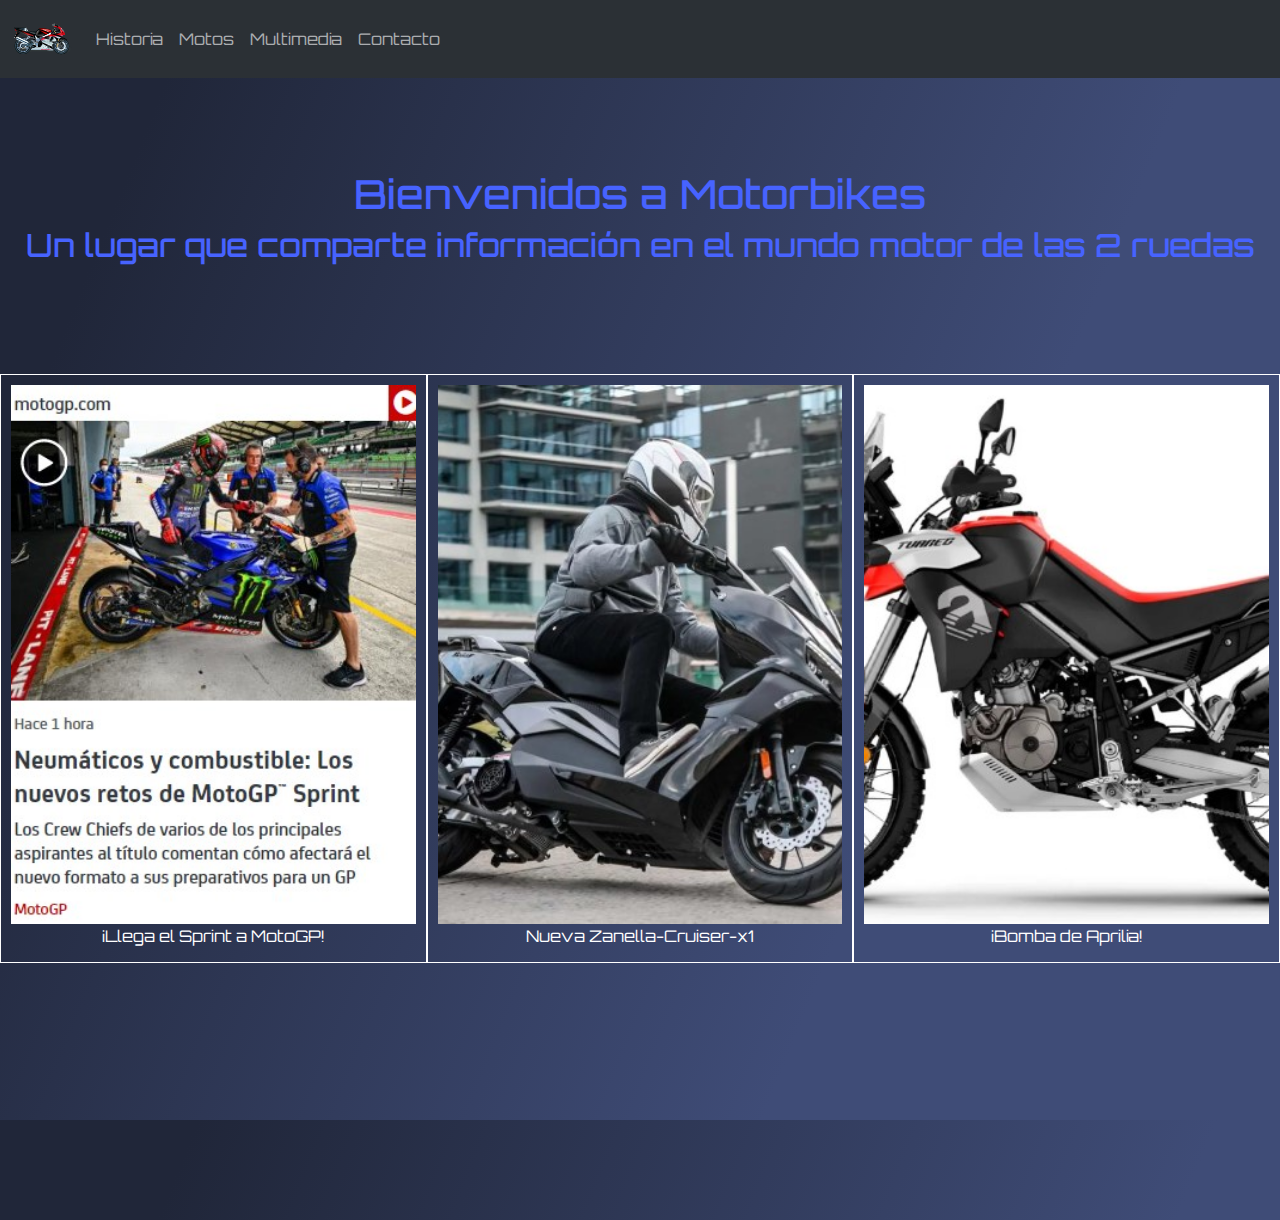
==== index.html @ fb2b50a3 "Includes, mixin, variables, &, gradientes, animaciones SEO" ====
<!--Declaro doc html5-->
<!DOCTYPE html>
<html lang="en">
<!--meta links favicon css titulo del sitio-->

<head>
    <meta charset="UTF-8">
    <meta http-equiv="X-UA-Compatible" content="IE=edge">
    <meta name="viewport" content="width=device-width, initial-scale=1.0">
    <meta name="description" content="Informacion y mas sobre motos">
    <meta name="keywords" content="motos, salidas ruteras">
    <link rel="shortcut icon" href="./images/motoFavi.jpg" type="image/x-icon">
    <link href="https://unpkg.com/aos@2.3.1/dist/aos.css" rel="stylesheet">
    <link rel="stylesheet" href="./css/bootstrap.min.css">
    <link rel="stylesheet" href="./css/styles.css">
    <title>¡Motorbikes!</title>
</head>
<!--cuerpo principal aca va todo-->

<body class="cuerpo">
    <nav class="navbar fixed-top navbar-expand-lg bg-body-tertiary bg-dark" data-bs-theme="dark">
        <div class="container-fluid">
            <a class="navbar-brand" href="#"><img src="./images/motorcycle-svgrepo-com.svg" alt="logo" width="60"
                    height="60"></a>
            <button class="navbar-toggler" type="button" data-bs-toggle="collapse" data-bs-target="#navbarNavAltMarkup"
                aria-controls="navbarNavAltMarkup" aria-expanded="false" aria-label="Toggle navigation">
                <span class="navbar-toggler-icon"></span>
            </button>
            <div class="collapse navbar-collapse" id="navbarNavAltMarkup">
                <div class="navbar-nav">
                    <a class="nav-link" aria-current="page" href="./pages/historia.html">Historia</a>
                    <a class="nav-link" href="./pages/motos.html">Motos</a>
                    <a class="nav-link" href="./pages/multimedia.html">Multimedia</a>
                    <a class="nav-link" href="./pages/contacto.html">Contacto</a>
                </div>
            </div>
        </div>
    </nav>

    <div class="contenedorH1">
        <h1 class="tituloH1" id="h1Index">Bienvenidos a Motorbikes</h1>
        <h2 id="h2Index">Un lugar que comparte información en el mundo motor de las 2 ruedas</h2>
    </div>

    <!--Seccion noticias-->
    <section class="noticias">
        <section class="seccion1">
            <a href="https://www.motogp.com/es/videos/2023/02/17/neumaticos-y-combustible-los-nuevos-retos-de-motogp-sprint/448133"
                target="_blank"><img src="./images/motogp.jpg" class="noticias_img" alt="Noticia motogp"></a>
            <p class="pHover">¡Llega el Sprint a MotoGP!</p>
        </section>

        <section class="seccion2">
            <a href="https://lamoto.com.ar/pruebas/zanella-cruiser-x1/" target="_blank"><img src="./images/cruiser.jpg"
                    class="noticias_img" alt="Zanella Cruiser"></a>
            <p class="pHover">Nueva Zanella-Cruiser-x1</p>
        </section>

        <section class="seccion3">
            <img src="./images/aprilia.jpg" class="noticias_img" alt="Moto Aprilia">
            <p class="pHover">¡Bomba de Aprilia!</p>
        </section>
    </section>

    <!--Footer-->

    <footer class="footer">
        <div data-aos="fade-up">
            <div class="direccion">
                <h4>Informacion de contacto</h4>
                <p>Direccion: Avenida 13 Nª 8903 La Plata</p>
                <p>eMail: motorbikes@motorbikes.com.ar</p>
            </div>
        </div>

        <div data-aos="flip-left">
            <div class="redes">
                <h4>Seguinos</h4>
                <img width="50" src="./images/twitter.svg" alt="Logo de Twitter">
                <img width="50" src="./images/facebook.svg" alt="Logo de Facebook">
                <img width="50" src="./images/instagram.svg" alt="Logo de Instagram">
            </div>
        </div>
        <div data-aos="fade-up">
            <div class="suscripcion">
                <h4>Suscribite</h4>
                <p>Ingresa tu email:</p>
                <input type="text">
                <button type="submit">Enviar</button>
            </div>
        </div>

    </footer>

    <!--Script de bootstrap, va siempre arriba de </body>-->
    <script src="./scripts/bootstrap.bundle.min.js"></script>
    <script src="https://unpkg.com/aos@2.3.1/dist/aos.js"></script>
    <script>
        AOS.init();
    </script>

</body>


</html>
---- css/styles.css ----
* {
  margin: 0;
  padding: 0;
  box-sizing: border-box;
}

/*Fuentes*/
@font-face {
  font-family: "Orbitron";
  src: url("../fonts/orbitron/Orbitron-VariableFont_wght.ttf");
}
.cuerpo {
  background-image: linear-gradient(112.1deg, rgb(32, 38, 57) 11.4%, rgb(63, 76, 119) 70.2%);
  display: grid;
  grid-template-areas: "nav            nav             nav" "contenedorH1 contenedorH1 contenedorH1" "noticias noticias noticias" "footer     footer         footer";
  grid-template-rows: 60px 0.3fr 2fr 0.5fr;
  grid-template-columns: 1fr 1fr 1fr;
  gap: 10px;
  min-height: 100vh;
  font-family: "Orbitron";
}

/*Barra de navegacion*/
.nav {
  grid-area: nav;
  /*display: flex;*/
  align-items: center;
  font-family: "Orbitron";
  position: fixed;
  top: 0;
  left: 0;
  margin: auto;
  width: 100%;
  background-color: black;
}

.navbar.fixed-top.navbar-expand-lg.bg-body-tertiary.bg-dark {
  padding: 4px 0px;
}

/*Titulo H1*/
.contenedorH1 {
  grid-area: contenedorH1;
  display: flex;
  flex-direction: column;
  justify-content: space-around;
  align-items: center;
  font-family: "Orbitron";
  font-size: 30px;
  color: rgb(71, 99, 255);
  text-align: center;
}
.contenedorH1 h3 {
  font-size: 20px;
  text-align: center;
}

#h1Index {
  margin-top: 100px;
}

#h2Index {
  margin-bottom: 100px;
}

/*Seccion*/
.noticias {
  grid-area: noticias;
  display: grid;
  grid-template-columns: repeat(3, 1fr);
  grid-template-rows: 1fr;
  grid-template-areas: "img1 img2 img3";
}
.noticias .seccion1, .noticias .seccion2, .noticias .seccion3 {
  border: 1px solid white;
  padding: 10px;
  color: white;
  font-family: "Orbitron";
  text-align: center;
}
.noticias .seccion1 .pHover:hover, .noticias .seccion2 .pHover:hover, .noticias .seccion3 .pHover:hover {
  color: red;
}

.noticias_img {
  width: 100%;
  height: 95%;
  object-fit: cover;
}

.seccion1 {
  grid-area: img1;
}

.seccion2 {
  grid-area: img2;
}

.seccion3 {
  grid-area: img3;
}

/*Pie*/
.footer {
  grid-area: footer;
  display: flex;
  justify-content: space-between;
  color: rgb(71, 99, 255);
  font-family: "Orbitron";
  font-size: 20px;
}

.redes {
  display: flex;
  align-items: flex-start;
  gap: 5px;
}

/*Historia*/
.cuerpoHistoria {
  background-color: black;
  display: grid;
  grid-template-areas: "nav      nav      nav       nav" "contenedorH1 contenedorH1 contenedorH1 contenedorH1" "seccionHistoria seccionHistoria seccionHistoria seccionHistoria " "footer     footer    footer      footer";
  grid-template-rows: 60px 0.3fr 2fr 0.5fr;
  grid-template-columns: 1fr 1fr 1fr 1fr;
  gap: 10px;
  min-height: 100vh;
  font-family: "Orbitron";
}
.cuerpoHistoria #h1Historia {
  margin-top: 100px;
}
.cuerpoHistoria #h2Historia {
  margin-bottom: 100px;
}
.cuerpoHistoria .seccionHistoria {
  grid-area: seccionHistoria;
  font-family: "Orbitron";
  color: white;
}
.cuerpoHistoria .seccionHistoria .col-lg-6.col-md-12 {
  padding: 8px;
}
.cuerpoHistoria .seccionHistoria .col-lg-6.col-md-12 .card-body {
  background-color: #212529;
  color: white;
}
.cuerpoHistoria .seccionHistoria .col-lg-6.col-md-12 .card-body .container.text-center.h3CardHistoria {
  color: aqua;
}

/*Motos*/
.cuerpoMotos {
  padding-top: 80px;
  font-family: "Orbitron";
  background-color: black;
}
.cuerpoMotos #h1Motos {
  margin-top: 100px;
}
.cuerpoMotos #h2Motos {
  margin-bottom: 100px;
}
.cuerpoMotos .col-lg-6.col-md-12 {
  padding: 8px;
}
.cuerpoMotos .card-body {
  background-color: #212529;
  color: white;
}

.card-text {
  color: white;
  text-align: center;
}

/*Multimedia*/
.cuerpoMultimedia {
  font-family: "Orbitron";
  padding-top: 80px;
  background-color: black;
}
.cuerpoMultimedia #h1Multimedia {
  margin: 100px 0 100px 0;
}
.cuerpoMultimedia .container-fluid.sonidos {
  padding: 15px 0px;
}

/*Contacto*/
.cuerpoContacto {
  font-family: "Orbitron";
  background-color: black;
  padding-top: 80px;
}
.cuerpoContacto #h1Contacto {
  margin-top: 100px;
}
.cuerpoContacto #h2Contacto {
  margin-bottom: 100px;
}
.cuerpoContacto #formulario {
  color: white;
}
.cuerpoContacto #formulario #emailHelp {
  color: white;
}
.cuerpoContacto .mapa {
  padding: 15px 0px 15px 0px;
}

/*Mediasqueris*/
@media (max-width: 768px) {
  .noticias {
    grid-template-columns: 1fr;
    grid-template-rows: 1fr 1fr 1fr;
    grid-template-areas: "img1" "img2" "img3";
  }
  .footer {
    flex-direction: column;
    justify-content: space-evenly;
  }
}

/*# sourceMappingURL=styles.css.map */
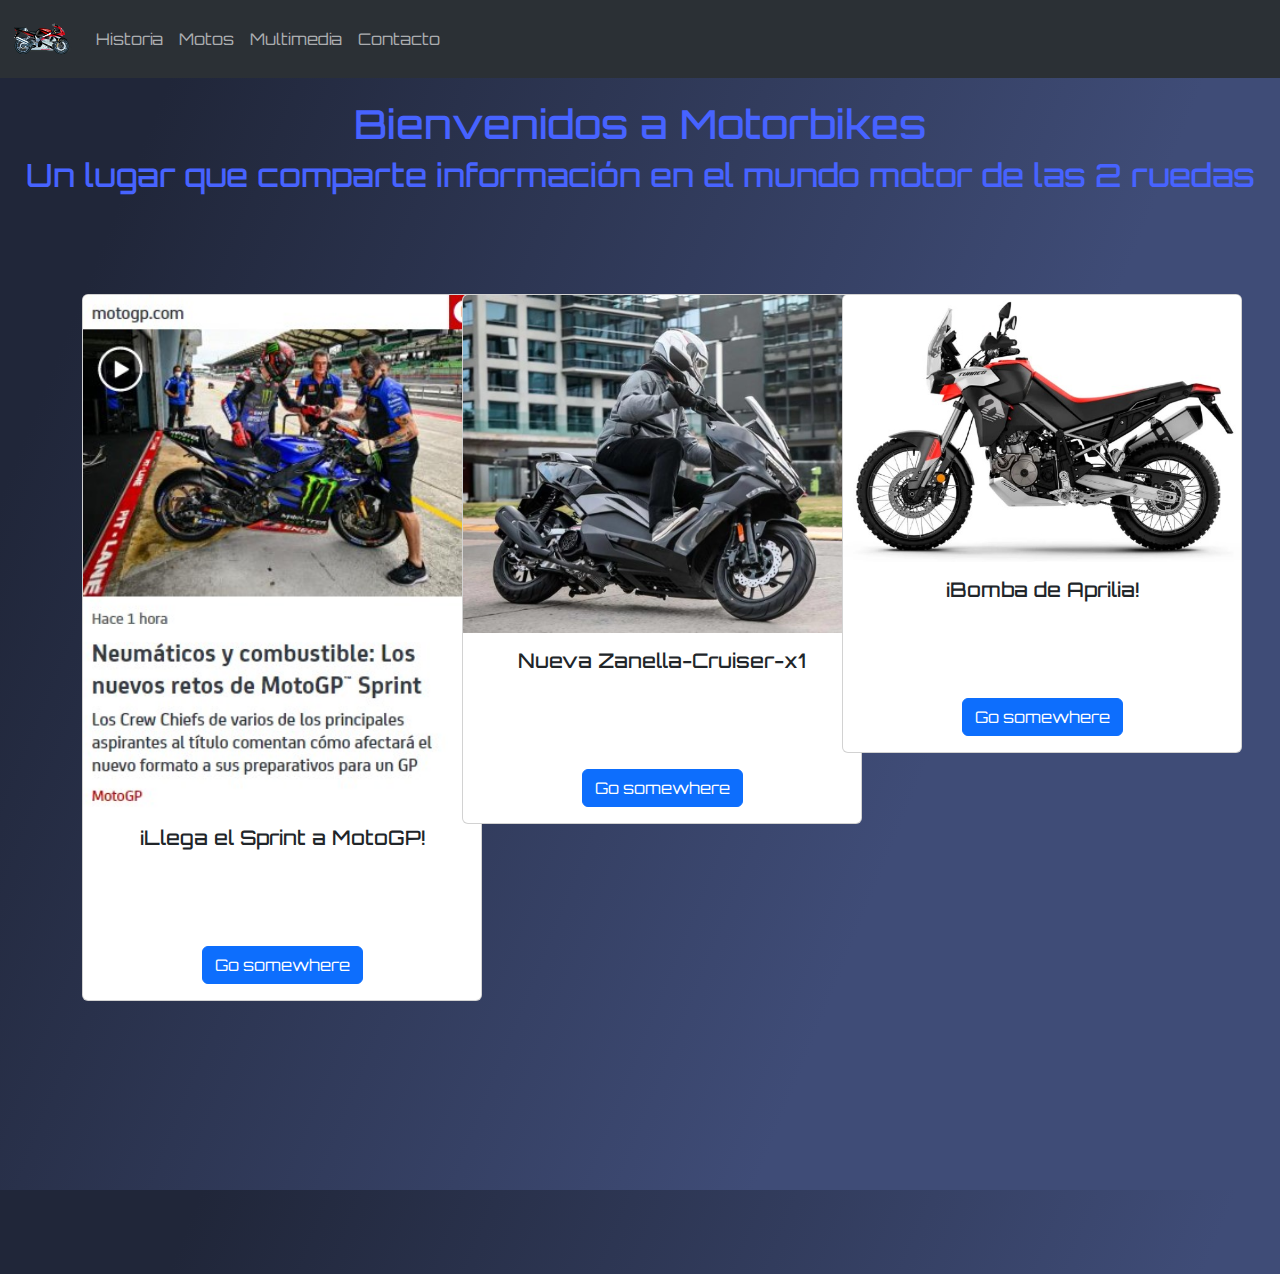
==== commit 1bf57e5e: "Cambio Index a Bootstrap, agrego 3 cards, modifico footer" ====
--- a/index.html
+++ b/index.html
@@ -15,8 +15,8 @@
     <link rel="stylesheet" href="./css/styles.css">
     <title>¡Motorbikes!</title>
 </head>
+
 <!--cuerpo principal aca va todo-->
-
 <body class="cuerpo">
     <nav class="navbar fixed-top navbar-expand-lg bg-body-tertiary bg-dark" data-bs-theme="dark">
         <div class="container-fluid">
@@ -36,7 +36,6 @@
             </div>
         </div>
     </nav>
-
     <div class="contenedorH1">
         <h1 class="tituloH1" id="h1Index">Bienvenidos a Motorbikes</h1>
         <h2 id="h2Index">Un lugar que comparte información en el mundo motor de las 2 ruedas</h2>
@@ -44,52 +43,90 @@
 
     <!--Seccion noticias-->
     <section class="noticias">
-        <section class="seccion1">
-            <a href="https://www.motogp.com/es/videos/2023/02/17/neumaticos-y-combustible-los-nuevos-retos-de-motogp-sprint/448133"
-                target="_blank"><img src="./images/motogp.jpg" class="noticias_img" alt="Noticia motogp"></a>
-            <p class="pHover">¡Llega el Sprint a MotoGP!</p>
-        </section>
-
-        <section class="seccion2">
-            <a href="https://lamoto.com.ar/pruebas/zanella-cruiser-x1/" target="_blank"><img src="./images/cruiser.jpg"
-                    class="noticias_img" alt="Zanella Cruiser"></a>
-            <p class="pHover">Nueva Zanella-Cruiser-x1</p>
-        </section>
-
-        <section class="seccion3">
-            <img src="./images/aprilia.jpg" class="noticias_img" alt="Moto Aprilia">
-            <p class="pHover">¡Bomba de Aprilia!</p>
-        </section>
+        <div class="container">
+            <div class="row">
+                <div class="col-lg-4 col-md-12">
+                    <div class="card" style="width: 25rem;">
+                        <img src="./images/motogp.jpg" class="card-img-top" alt="Noticia motogp">
+                        <div class="card-body">
+                            <h5 class="card-title">¡Llega el Sprint a MotoGP!</h5>
+                            <p class="card-text">Some quick example text to build on the card title and make up the bulk
+                                of
+                                the
+                                card's content.</p>
+                            <a href="https://www.motogp.com/es/videos/2023/02/17/neumaticos-y-combustible-los-nuevos-retos-de-motogp-sprint/448133"
+                                class="btn btn-primary">Go somewhere</a>
+                        </div>
+                    </div>
+                </div>
+                <div class="col-lg-4 col-md-12">
+                    <div class="card" style="width: 25rem;">
+                        <img src="./images/cruiser.jpg" class="card-img-top" alt="Zanella Cruiser">
+                        <div class="card-body">
+                            <h5 class="card-title">Nueva Zanella-Cruiser-x1</h5>
+                            <p class="card-text">Some quick example text to build on the card title and make up the bulk
+                                of
+                                the
+                                card's content.</p>
+                            <a href="https://lamoto.com.ar/pruebas/zanella-cruiser-x1/" class="btn btn-primary">Go
+                                somewhere</a>
+                        </div>
+                    </div>
+                </div>
+                <div class="col-lg-4 col-md-12">
+                    <div class="card" style="width: 25rem;">
+                        <img src="./images/aprilia.jpg" class="card-img-top" alt="Moto Aprilia">
+                        <div class="card-body">
+                            <h5 class="card-title">¡Bomba de Aprilia!</h5>
+                            <p class="card-text">Some quick example text to build on the card title and make up the bulk
+                                of
+                                the
+                                card's content.</p>
+                            <a href="https://lamoto.com.ar/pruebas/zanella-cruiser-x1/" class="btn btn-primary">Go
+                                somewhere</a>
+                        </div>
+                    </div>
+                </div>
+            </div>
+        </div>
     </section>
 
     <!--Footer-->
-
     <footer class="footer">
-        <div data-aos="fade-up">
-            <div class="direccion">
-                <h4>Informacion de contacto</h4>
-                <p>Direccion: Avenida 13 Nª 8903 La Plata</p>
-                <p>eMail: motorbikes@motorbikes.com.ar</p>
+        <div class="container">
+            <div class="row">
+                <div class="col-lg-4 col-md-12">
+                    <div data-aos="fade-up">
+                        <div class="direccion">
+                            <h4>Informacion de contacto</h4>
+                            <p>Direccion: Avenida 13 Nª 8903 La Plata</p>
+                            <p>eMail: motorbikes@motorbikes.com.ar</p>
+                        </div>
+                    </div>
+                </div>
+                <div class="col-lg-4 col-md-12">
+                    <div data-aos="flip-left">
+                        <div class="redes">
+                            <h4>Seguinos</h4>
+                            <img width="50" src="../images/twitter.svg" alt="Logo de Twitter">
+                            <img width="50" src="../images/facebook.svg" alt="Logo de Facebook">
+                            <img width="50" src="../images/instagram.svg" alt="Logo de Instagram">
+                        </div>
+                    </div>
+                </div>
+                <div class="col-lg-4 col-md-12">
+                    <div data-aos="fade-up">
+                        <div class="suscripcion">
+                            <h4>Suscribite</h4>
+                            <p>Ingresa tu email:</p>
+                            <input type="text">
+                            <button type="submit">Enviar</button>
+                        </div>
+                    </div>
+                </div>
             </div>
         </div>
-
-        <div data-aos="flip-left">
-            <div class="redes">
-                <h4>Seguinos</h4>
-                <img width="50" src="./images/twitter.svg" alt="Logo de Twitter">
-                <img width="50" src="./images/facebook.svg" alt="Logo de Facebook">
-                <img width="50" src="./images/instagram.svg" alt="Logo de Instagram">
-            </div>
         </div>
-        <div data-aos="fade-up">
-            <div class="suscripcion">
-                <h4>Suscribite</h4>
-                <p>Ingresa tu email:</p>
-                <input type="text">
-                <button type="submit">Enviar</button>
-            </div>
-        </div>
-
     </footer>
 
     <!--Script de bootstrap, va siempre arriba de </body>-->
@@ -100,6 +137,4 @@
     </script>
 
 </body>
-
-
 </html>--- a/css/styles.css
+++ b/css/styles.css
@@ -11,10 +11,6 @@
 }
 .cuerpo {
   background-image: linear-gradient(112.1deg, rgb(32, 38, 57) 11.4%, rgb(63, 76, 119) 70.2%);
-  display: grid;
-  grid-template-areas: "nav            nav             nav" "contenedorH1 contenedorH1 contenedorH1" "noticias noticias noticias" "footer     footer         footer";
-  grid-template-rows: 60px 0.3fr 2fr 0.5fr;
-  grid-template-columns: 1fr 1fr 1fr;
   gap: 10px;
   min-height: 100vh;
   font-family: "Orbitron";
@@ -22,8 +18,6 @@
 
 /*Barra de navegacion*/
 .nav {
-  grid-area: nav;
-  /*display: flex;*/
   align-items: center;
   font-family: "Orbitron";
   position: fixed;
@@ -65,46 +59,15 @@
 
 /*Seccion*/
 .noticias {
-  grid-area: noticias;
-  display: grid;
-  grid-template-columns: repeat(3, 1fr);
-  grid-template-rows: 1fr;
-  grid-template-areas: "img1 img2 img3";
-}
-.noticias .seccion1, .noticias .seccion2, .noticias .seccion3 {
-  border: 1px solid white;
-  padding: 10px;
-  color: white;
   font-family: "Orbitron";
   text-align: center;
 }
-.noticias .seccion1 .pHover:hover, .noticias .seccion2 .pHover:hover, .noticias .seccion3 .pHover:hover {
+.noticias .pHover:hover {
   color: red;
-}
-
-.noticias_img {
-  width: 100%;
-  height: 95%;
-  object-fit: cover;
-}
-
-.seccion1 {
-  grid-area: img1;
-}
-
-.seccion2 {
-  grid-area: img2;
-}
-
-.seccion3 {
-  grid-area: img3;
 }
 
 /*Pie*/
 .footer {
-  grid-area: footer;
-  display: flex;
-  justify-content: space-between;
   color: rgb(71, 99, 255);
   font-family: "Orbitron";
   font-size: 20px;
@@ -119,10 +82,6 @@
 /*Historia*/
 .cuerpoHistoria {
   background-color: black;
-  display: grid;
-  grid-template-areas: "nav      nav      nav       nav" "contenedorH1 contenedorH1 contenedorH1 contenedorH1" "seccionHistoria seccionHistoria seccionHistoria seccionHistoria " "footer     footer    footer      footer";
-  grid-template-rows: 60px 0.3fr 2fr 0.5fr;
-  grid-template-columns: 1fr 1fr 1fr 1fr;
   gap: 10px;
   min-height: 100vh;
   font-family: "Orbitron";
@@ -134,7 +93,6 @@
   margin-bottom: 100px;
 }
 .cuerpoHistoria .seccionHistoria {
-  grid-area: seccionHistoria;
   font-family: "Orbitron";
   color: white;
 }
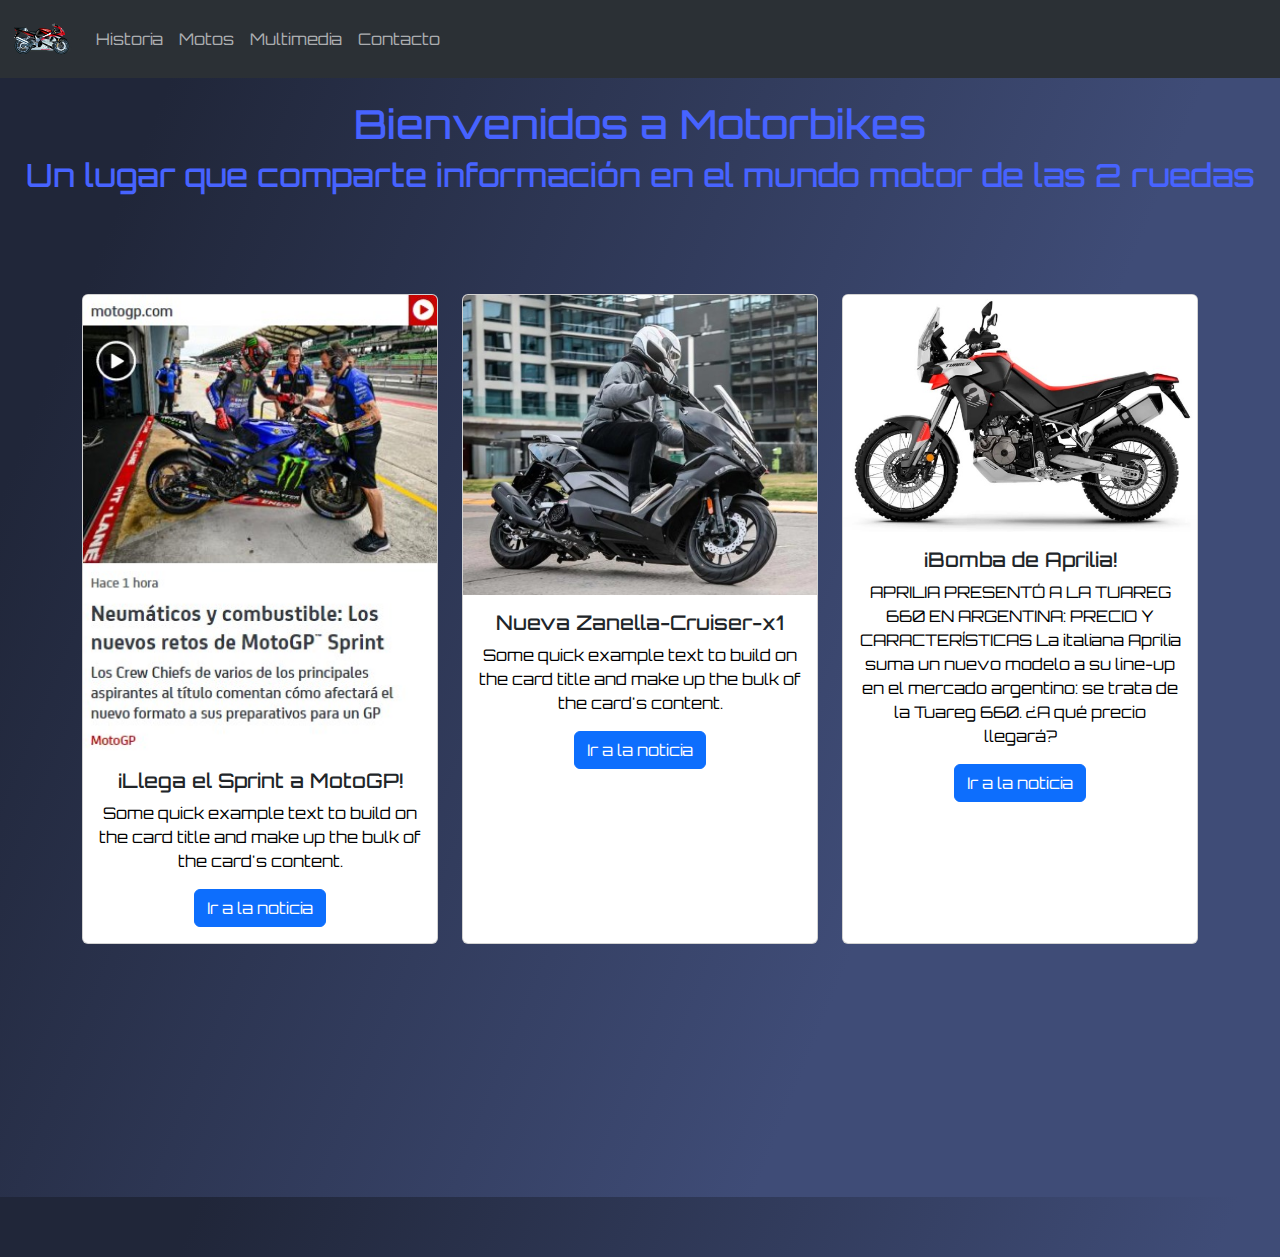
==== commit 1defc4e0: "Card en Index con transition y transform" ====
--- a/index.html
+++ b/index.html
@@ -17,6 +17,7 @@
 </head>
 
 <!--cuerpo principal aca va todo-->
+
 <body class="cuerpo">
     <nav class="navbar fixed-top navbar-expand-lg bg-body-tertiary bg-dark" data-bs-theme="dark">
         <div class="container-fluid">
@@ -44,9 +45,9 @@
     <!--Seccion noticias-->
     <section class="noticias">
         <div class="container">
-            <div class="row">
-                <div class="col-lg-4 col-md-12">
-                    <div class="card" style="width: 25rem;">
+            <div class="row gy-3">
+                <div class="col-md-4">
+                    <div class="card h-100">
                         <img src="./images/motogp.jpg" class="card-img-top" alt="Noticia motogp">
                         <div class="card-body">
                             <h5 class="card-title">¡Llega el Sprint a MotoGP!</h5>
@@ -55,12 +56,12 @@
                                 the
                                 card's content.</p>
                             <a href="https://www.motogp.com/es/videos/2023/02/17/neumaticos-y-combustible-los-nuevos-retos-de-motogp-sprint/448133"
-                                class="btn btn-primary">Go somewhere</a>
+                                class="btn btn-primary">Ir a la noticia</a>
                         </div>
                     </div>
                 </div>
-                <div class="col-lg-4 col-md-12">
-                    <div class="card" style="width: 25rem;">
+                <div class="col-md-4">
+                    <div class="card h-100">
                         <img src="./images/cruiser.jpg" class="card-img-top" alt="Zanella Cruiser">
                         <div class="card-body">
                             <h5 class="card-title">Nueva Zanella-Cruiser-x1</h5>
@@ -68,22 +69,18 @@
                                 of
                                 the
                                 card's content.</p>
-                            <a href="https://lamoto.com.ar/pruebas/zanella-cruiser-x1/" class="btn btn-primary">Go
-                                somewhere</a>
+                            <a href="https://lamoto.com.ar/pruebas/zanella-cruiser-x1/" class="btn btn-primary">Ir a la noticia</a>
                         </div>
                     </div>
                 </div>
-                <div class="col-lg-4 col-md-12">
-                    <div class="card" style="width: 25rem;">
+                <div class="col-md-4">
+                    <div class="card h-100">
                         <img src="./images/aprilia.jpg" class="card-img-top" alt="Moto Aprilia">
                         <div class="card-body">
                             <h5 class="card-title">¡Bomba de Aprilia!</h5>
-                            <p class="card-text">Some quick example text to build on the card title and make up the bulk
-                                of
-                                the
-                                card's content.</p>
-                            <a href="https://lamoto.com.ar/pruebas/zanella-cruiser-x1/" class="btn btn-primary">Go
-                                somewhere</a>
+                            <p class="card-text">APRILIA PRESENTÓ A LA TUAREG 660 EN ARGENTINA: PRECIO Y CARACTERÍSTICAS
+                                La italiana Aprilia suma un nuevo modelo a su line-up en el mercado argentino: se trata de la Tuareg 660. ¿A qué precio llegará?</p>
+                            <a href="https://lamoto.com.ar/lanzamientos/aprilia-tuareg-660-argentina-precio/" class="btn btn-primary">Ir a la noticia</a>
                         </div>
                     </div>
                 </div>
@@ -108,9 +105,9 @@
                     <div data-aos="flip-left">
                         <div class="redes">
                             <h4>Seguinos</h4>
-                            <img width="50" src="../images/twitter.svg" alt="Logo de Twitter">
-                            <img width="50" src="../images/facebook.svg" alt="Logo de Facebook">
-                            <img width="50" src="../images/instagram.svg" alt="Logo de Instagram">
+                            <img width="50" src="./images/twitter.svg" alt="Logo de Twitter">
+                            <img width="50" src="./images/facebook.svg" alt="Logo de Facebook">
+                            <img width="50" src="./images/instagram.svg" alt="Logo de Instagram">
                         </div>
                     </div>
                 </div>
@@ -126,10 +123,9 @@
                 </div>
             </div>
         </div>
-        </div>
     </footer>
 
-    <!--Script de bootstrap, va siempre arriba de </body>-->
+    <!--Scripts bootstrap y aos -->
     <script src="./scripts/bootstrap.bundle.min.js"></script>
     <script src="https://unpkg.com/aos@2.3.1/dist/aos.js"></script>
     <script>
@@ -137,4 +133,5 @@
     </script>
 
 </body>
+
 </html>--- a/css/styles.css
+++ b/css/styles.css
@@ -34,18 +34,9 @@
 
 /*Titulo H1*/
 .contenedorH1 {
-  grid-area: contenedorH1;
-  display: flex;
-  flex-direction: column;
-  justify-content: space-around;
-  align-items: center;
   font-family: "Orbitron";
   font-size: 30px;
   color: rgb(71, 99, 255);
-  text-align: center;
-}
-.contenedorH1 h3 {
-  font-size: 20px;
   text-align: center;
 }
 
@@ -62,8 +53,12 @@
   font-family: "Orbitron";
   text-align: center;
 }
-.noticias .pHover:hover {
-  color: red;
+.noticias .card.h-100 .card-text {
+  color: black;
+}
+.noticias .card.h-100:hover {
+  transform: scale(1.1);
+  transition: all 0.3s;
 }
 
 /*Pie*/
@@ -71,6 +66,8 @@
   color: rgb(71, 99, 255);
   font-family: "Orbitron";
   font-size: 20px;
+  margin-top: 40px;
+  margin-bottom: 24px;
 }
 
 .redes {
@@ -109,7 +106,6 @@
 
 /*Motos*/
 .cuerpoMotos {
-  padding-top: 80px;
   font-family: "Orbitron";
   background-color: black;
 }
@@ -135,13 +131,12 @@
 /*Multimedia*/
 .cuerpoMultimedia {
   font-family: "Orbitron";
-  padding-top: 80px;
   background-color: black;
 }
 .cuerpoMultimedia #h1Multimedia {
   margin: 100px 0 100px 0;
 }
-.cuerpoMultimedia .container-fluid.sonidos {
+.cuerpoMultimedia .container.sonidos {
   padding: 15px 0px;
 }
 
@@ -149,7 +144,6 @@
 .cuerpoContacto {
   font-family: "Orbitron";
   background-color: black;
-  padding-top: 80px;
 }
 .cuerpoContacto #h1Contacto {
   margin-top: 100px;
@@ -167,17 +161,4 @@
   padding: 15px 0px 15px 0px;
 }
 
-/*Mediasqueris*/
-@media (max-width: 768px) {
-  .noticias {
-    grid-template-columns: 1fr;
-    grid-template-rows: 1fr 1fr 1fr;
-    grid-template-areas: "img1" "img2" "img3";
-  }
-  .footer {
-    flex-direction: column;
-    justify-content: space-evenly;
-  }
-}
-
 /*# sourceMappingURL=styles.css.map */
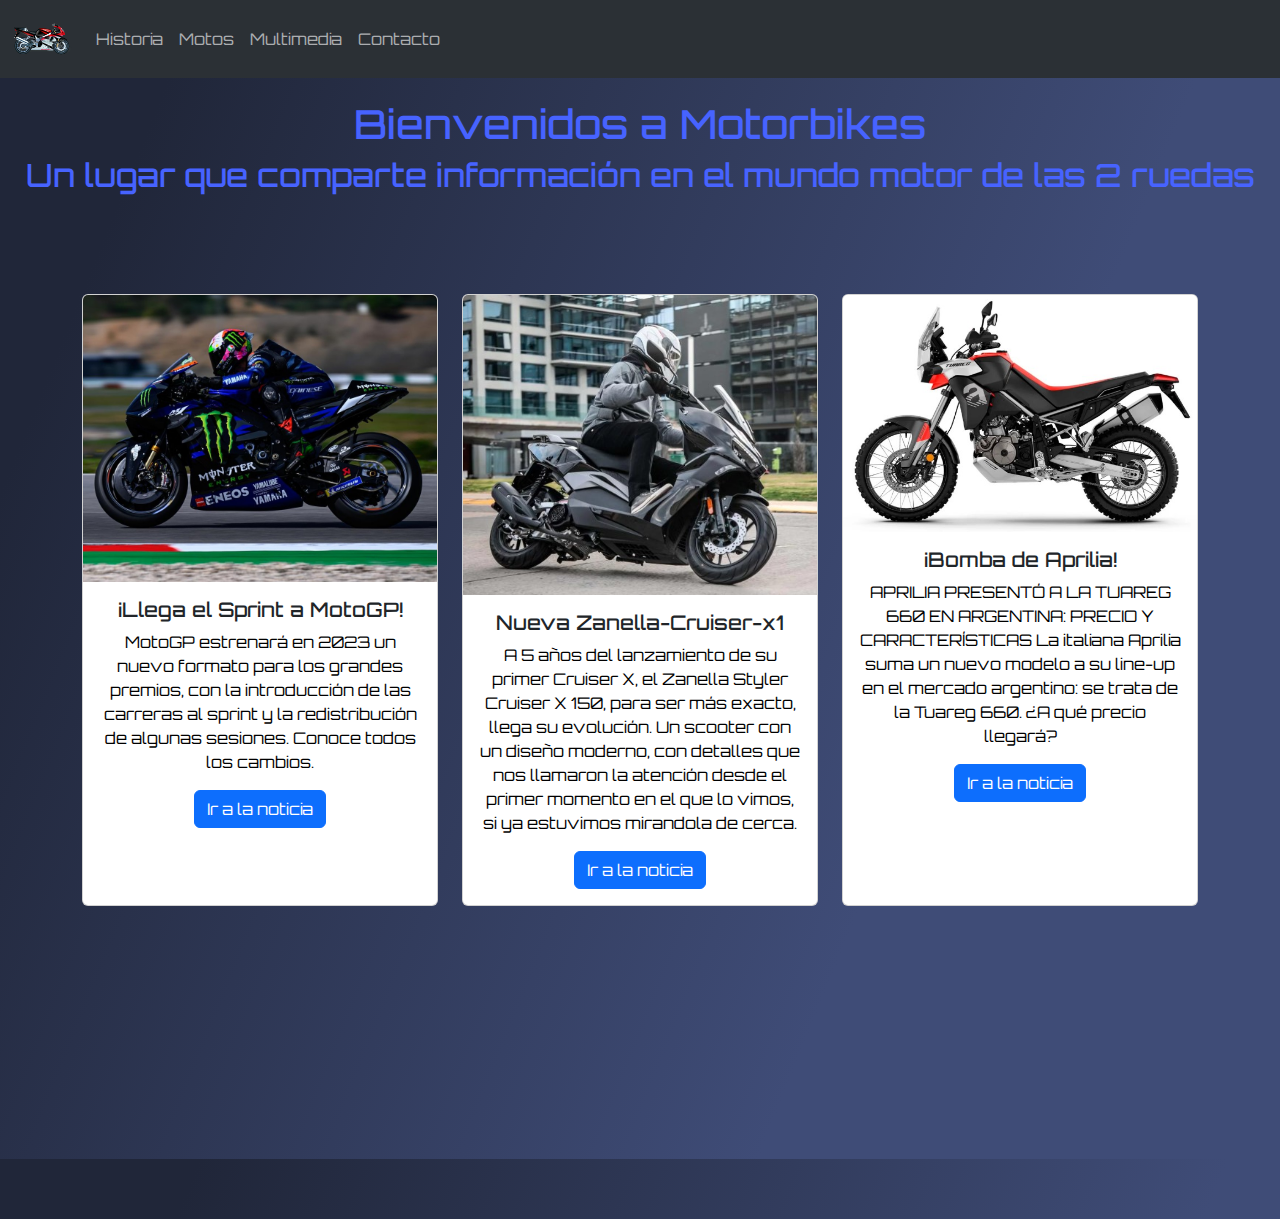
==== commit 52d95933: "Detalles en noticias, titulos, comentarios" ====
--- a/index.html
+++ b/index.html
@@ -1,8 +1,8 @@
 <!--Declaro doc html5-->
 <!DOCTYPE html>
 <html lang="en">
+    
 <!--meta links favicon css titulo del sitio-->
-
 <head>
     <meta charset="UTF-8">
     <meta http-equiv="X-UA-Compatible" content="IE=edge">
@@ -17,7 +17,6 @@
 </head>
 
 <!--cuerpo principal aca va todo-->
-
 <body class="cuerpo">
     <nav class="navbar fixed-top navbar-expand-lg bg-body-tertiary bg-dark" data-bs-theme="dark">
         <div class="container-fluid">
@@ -37,9 +36,11 @@
             </div>
         </div>
     </nav>
+
+    <!--Contenedor titulos-->
     <div class="contenedorH1">
-        <h1 class="tituloH1" id="h1Index">Bienvenidos a Motorbikes</h1>
-        <h2 id="h2Index">Un lugar que comparte información en el mundo motor de las 2 ruedas</h2>
+        <h1>Bienvenidos a Motorbikes</h1>
+        <h2>Un lugar que comparte información en el mundo motor de las 2 ruedas</h2>
     </div>
 
     <!--Seccion noticias-->
@@ -51,12 +52,11 @@
                         <img src="./images/motogp.jpg" class="card-img-top" alt="Noticia motogp">
                         <div class="card-body">
                             <h5 class="card-title">¡Llega el Sprint a MotoGP!</h5>
-                            <p class="card-text">Some quick example text to build on the card title and make up the bulk
-                                of
-                                the
-                                card's content.</p>
-                            <a href="https://www.motogp.com/es/videos/2023/02/17/neumaticos-y-combustible-los-nuevos-retos-de-motogp-sprint/448133"
-                                class="btn btn-primary">Ir a la noticia</a>
+                            <p class="card-text">MotoGP estrenará en 2023 un nuevo formato para los grandes premios, con
+                                la introducción de las carreras al sprint y la redistribución de algunas sesiones.
+                                Conoce todos los cambios.</p>
+                            <a href="https://es.motorsport.com/motogp/news/motogp-2023-formato-carrera-spint-fin-semana-gran-premio/10371850/"
+                                target="_blank" class="btn btn-primary">Ir a la noticia</a>
                         </div>
                     </div>
                 </div>
@@ -65,11 +65,9 @@
                         <img src="./images/cruiser.jpg" class="card-img-top" alt="Zanella Cruiser">
                         <div class="card-body">
                             <h5 class="card-title">Nueva Zanella-Cruiser-x1</h5>
-                            <p class="card-text">Some quick example text to build on the card title and make up the bulk
-                                of
-                                the
-                                card's content.</p>
-                            <a href="https://lamoto.com.ar/pruebas/zanella-cruiser-x1/" class="btn btn-primary">Ir a la noticia</a>
+                            <p class="card-text">A 5 años del lanzamiento de su primer Cruiser X, el Zanella Styler Cruiser X 150, para ser más exacto, llega su evolución. Un scooter con un diseño moderno, con detalles que nos llamaron la atención desde el primer momento en el que lo vimos, si ya estuvimos mirandola de cerca.</p>
+                            <a href="https://lamoto.com.ar/pruebas/zanella-cruiser-x1/" target="_blank" class="btn btn-primary">Ir a la
+                                noticia</a>
                         </div>
                     </div>
                 </div>
@@ -79,8 +77,10 @@
                         <div class="card-body">
                             <h5 class="card-title">¡Bomba de Aprilia!</h5>
                             <p class="card-text">APRILIA PRESENTÓ A LA TUAREG 660 EN ARGENTINA: PRECIO Y CARACTERÍSTICAS
-                                La italiana Aprilia suma un nuevo modelo a su line-up en el mercado argentino: se trata de la Tuareg 660. ¿A qué precio llegará?</p>
-                            <a href="https://lamoto.com.ar/lanzamientos/aprilia-tuareg-660-argentina-precio/" class="btn btn-primary">Ir a la noticia</a>
+                                La italiana Aprilia suma un nuevo modelo a su line-up en el mercado argentino: se trata
+                                de la Tuareg 660. ¿A qué precio llegará?</p>
+                            <a href="https://lamoto.com.ar/lanzamientos/aprilia-tuareg-660-argentina-precio/" target="_blank"
+                                class="btn btn-primary">Ir a la noticia</a>
                         </div>
                     </div>
                 </div>
@@ -117,7 +117,7 @@
                             <h4>Suscribite</h4>
                             <p>Ingresa tu email:</p>
                             <input type="text">
-                            <button type="submit">Enviar</button>
+                            <button type="button" class="btn btn-outline-primary">Enviar</button>
                         </div>
                     </div>
                 </div>
--- a/css/styles.css
+++ b/css/styles.css
@@ -9,46 +9,41 @@
   font-family: "Orbitron";
   src: url("../fonts/orbitron/Orbitron-VariableFont_wght.ttf");
 }
-.cuerpo {
+/*A todos los bodys*/
+.cuerpo,
+.cuerpoHistoria,
+.cuerpoMotos,
+.cuerpoMultimedia,
+.cuerpoContacto {
   background-image: linear-gradient(112.1deg, rgb(32, 38, 57) 11.4%, rgb(63, 76, 119) 70.2%);
   gap: 10px;
   min-height: 100vh;
   font-family: "Orbitron";
 }
 
-/*Barra de navegacion*/
-.nav {
-  align-items: center;
-  font-family: "Orbitron";
-  position: fixed;
-  top: 0;
-  left: 0;
-  margin: auto;
-  width: 100%;
-  background-color: black;
-}
-
+/*Pading para la nav*/
 .navbar.fixed-top.navbar-expand-lg.bg-body-tertiary.bg-dark {
   padding: 4px 0px;
 }
 
-/*Titulo H1*/
+/*Titulos*/
 .contenedorH1 {
   font-family: "Orbitron";
   font-size: 30px;
   color: rgb(71, 99, 255);
   text-align: center;
+  margin: 100px 0 100px 0;
 }
 
-#h1Index {
-  margin-top: 100px;
+.contenedorH3 {
+  font-family: "Orbitron";
+  font-size: 30px;
+  color: rgb(71, 99, 255);
+  text-align: center;
+  margin: 50px 0 50px 0;
 }
 
-#h2Index {
-  margin-bottom: 100px;
-}
-
-/*Seccion*/
+/*Seccion Noticias*/
 .noticias {
   font-family: "Orbitron";
   text-align: center;
@@ -61,7 +56,7 @@
   transition: all 0.3s;
 }
 
-/*Pie*/
+/*Footer*/
 .footer {
   color: rgb(71, 99, 255);
   font-family: "Orbitron";
@@ -76,19 +71,7 @@
   gap: 5px;
 }
 
-/*Historia*/
-.cuerpoHistoria {
-  background-color: black;
-  gap: 10px;
-  min-height: 100vh;
-  font-family: "Orbitron";
-}
-.cuerpoHistoria #h1Historia {
-  margin-top: 100px;
-}
-.cuerpoHistoria #h2Historia {
-  margin-bottom: 100px;
-}
+/*Seccion Historia*/
 .cuerpoHistoria .seccionHistoria {
   font-family: "Orbitron";
   color: white;
@@ -104,17 +87,7 @@
   color: aqua;
 }
 
-/*Motos*/
-.cuerpoMotos {
-  font-family: "Orbitron";
-  background-color: black;
-}
-.cuerpoMotos #h1Motos {
-  margin-top: 100px;
-}
-.cuerpoMotos #h2Motos {
-  margin-bottom: 100px;
-}
+/*Seccion Motos*/
 .cuerpoMotos .col-lg-6.col-md-12 {
   padding: 8px;
 }
@@ -128,29 +101,12 @@
   text-align: center;
 }
 
-/*Multimedia*/
-.cuerpoMultimedia {
-  font-family: "Orbitron";
-  background-color: black;
-}
-.cuerpoMultimedia #h1Multimedia {
-  margin: 100px 0 100px 0;
-}
+/*Seccion Multimedia*/
 .cuerpoMultimedia .container.sonidos {
   padding: 15px 0px;
 }
 
 /*Contacto*/
-.cuerpoContacto {
-  font-family: "Orbitron";
-  background-color: black;
-}
-.cuerpoContacto #h1Contacto {
-  margin-top: 100px;
-}
-.cuerpoContacto #h2Contacto {
-  margin-bottom: 100px;
-}
 .cuerpoContacto #formulario {
   color: white;
 }
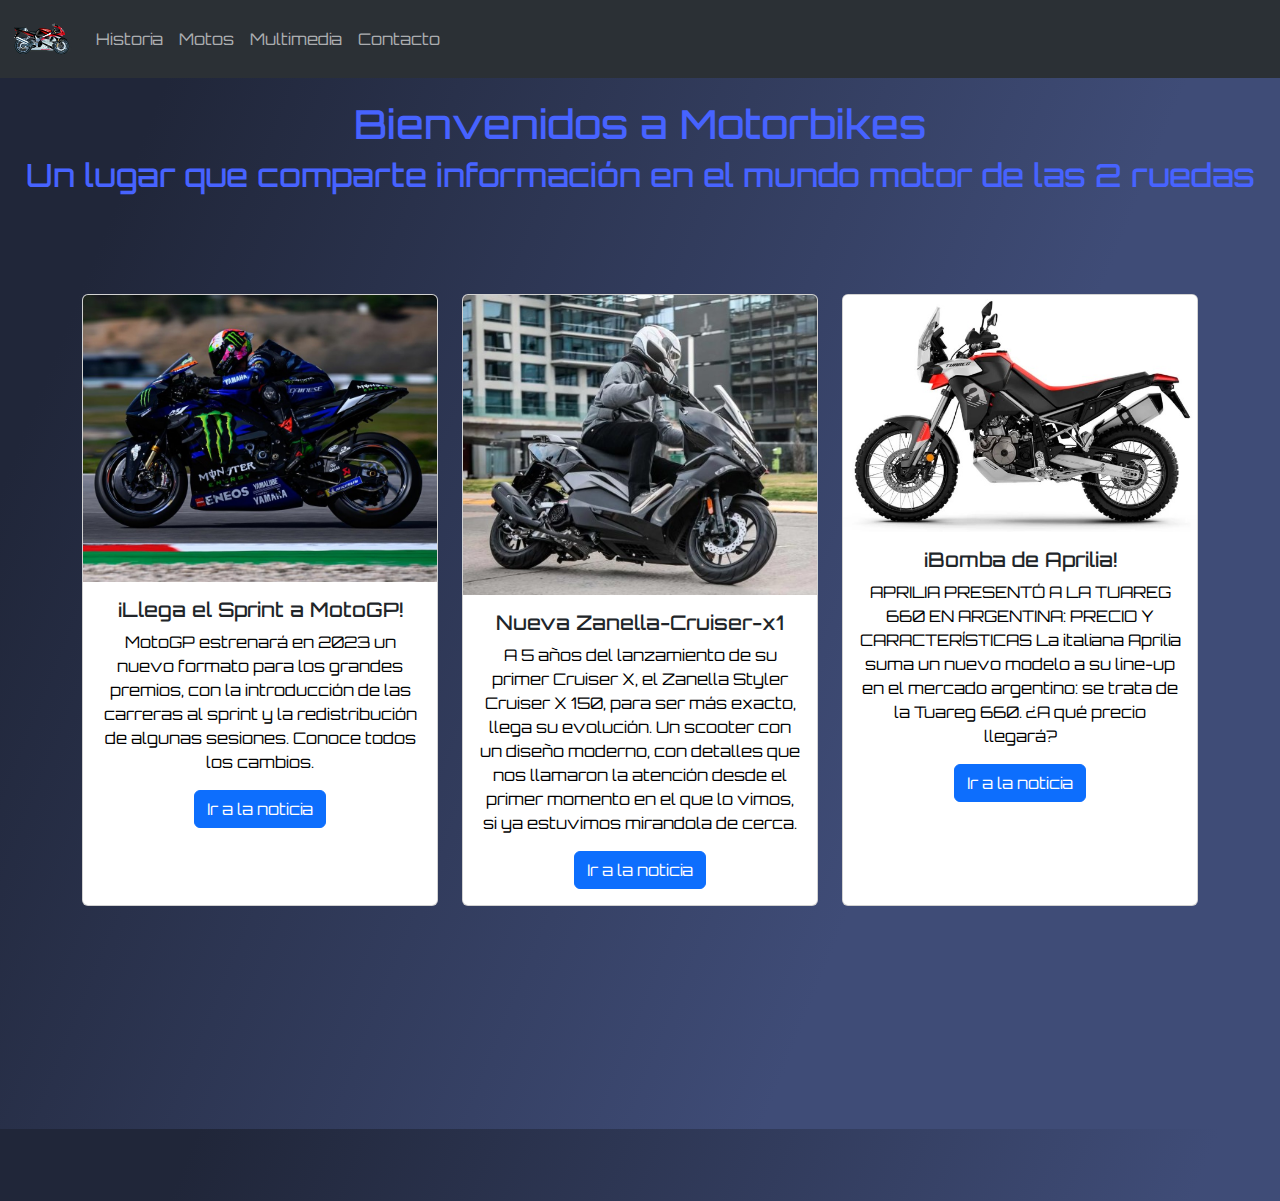
==== commit baa7d948: "encontre scroll horizontal, era el mail" ====
--- a/index.html
+++ b/index.html
@@ -1,8 +1,9 @@
 <!--Declaro doc html5-->
 <!DOCTYPE html>
 <html lang="en">
-    
+
 <!--meta links favicon css titulo del sitio-->
+
 <head>
     <meta charset="UTF-8">
     <meta http-equiv="X-UA-Compatible" content="IE=edge">
@@ -17,6 +18,7 @@
 </head>
 
 <!--cuerpo principal aca va todo-->
+
 <body class="cuerpo">
     <nav class="navbar fixed-top navbar-expand-lg bg-body-tertiary bg-dark" data-bs-theme="dark">
         <div class="container-fluid">
@@ -65,8 +67,12 @@
                         <img src="./images/cruiser.jpg" class="card-img-top" alt="Zanella Cruiser">
                         <div class="card-body">
                             <h5 class="card-title">Nueva Zanella-Cruiser-x1</h5>
-                            <p class="card-text">A 5 años del lanzamiento de su primer Cruiser X, el Zanella Styler Cruiser X 150, para ser más exacto, llega su evolución. Un scooter con un diseño moderno, con detalles que nos llamaron la atención desde el primer momento en el que lo vimos, si ya estuvimos mirandola de cerca.</p>
-                            <a href="https://lamoto.com.ar/pruebas/zanella-cruiser-x1/" target="_blank" class="btn btn-primary">Ir a la
+                            <p class="card-text">A 5 años del lanzamiento de su primer Cruiser X, el Zanella Styler
+                                Cruiser X 150, para ser más exacto, llega su evolución. Un scooter con un diseño
+                                moderno, con detalles que nos llamaron la atención desde el primer momento en el que lo
+                                vimos, si ya estuvimos mirandola de cerca.</p>
+                            <a href="https://lamoto.com.ar/pruebas/zanella-cruiser-x1/" target="_blank"
+                                class="btn btn-primary">Ir a la
                                 noticia</a>
                         </div>
                     </div>
@@ -79,11 +85,14 @@
                             <p class="card-text">APRILIA PRESENTÓ A LA TUAREG 660 EN ARGENTINA: PRECIO Y CARACTERÍSTICAS
                                 La italiana Aprilia suma un nuevo modelo a su line-up en el mercado argentino: se trata
                                 de la Tuareg 660. ¿A qué precio llegará?</p>
-                            <a href="https://lamoto.com.ar/lanzamientos/aprilia-tuareg-660-argentina-precio/" target="_blank"
-                                class="btn btn-primary">Ir a la noticia</a>
+                            <a href="https://lamoto.com.ar/lanzamientos/aprilia-tuareg-660-argentina-precio/"
+                                target="_blank" class="btn btn-primary">Ir a la noticia</a>
                         </div>
                     </div>
                 </div>
+            </div>
+            <div class="row">
+
             </div>
         </div>
     </section>
@@ -97,7 +106,7 @@
                         <div class="direccion">
                             <h4>Informacion de contacto</h4>
                             <p>Direccion: Avenida 13 Nª 8903 La Plata</p>
-                            <p>eMail: motorbikes@motorbikes.com.ar</p>
+                            <p class="mail">eMail: motorbikes@motors.com</p>
                         </div>
                     </div>
                 </div>
@@ -105,9 +114,14 @@
                     <div data-aos="flip-left">
                         <div class="redes">
                             <h4>Seguinos</h4>
-                            <img width="50" src="./images/twitter.svg" alt="Logo de Twitter">
-                            <img width="50" src="./images/facebook.svg" alt="Logo de Facebook">
-                            <img width="50" src="./images/instagram.svg" alt="Logo de Instagram">
+                            <a href="https://twitter.com/MotorbikeMag" target="_blank" rel="noopener noreferrer"><img
+                                    width="50" src="./images/twitter.svg" alt="Logo de Twitter"></a>
+                            <a href="https://www.facebook.com/MotorbikesTV" target="_blank"
+                                rel="noopener noreferrer"><img width="50" src="./images/facebook.svg"
+                                    alt="Logo de Facebook"></a>
+                            <a href="https://www.instagram.com/motorbikemag/?hl=es" target="_blank"
+                                rel="noopener noreferrer"><img width="50" src="./images/instagram.svg"
+                                    alt="Logo de Instagram"></a>
                         </div>
                     </div>
                 </div>
--- a/css/styles.css
+++ b/css/styles.css
@@ -64,11 +64,21 @@
   margin-top: 40px;
   margin-bottom: 24px;
 }
+.footer .mail {
+  color: #ee752f;
+}
 
 .redes {
   display: flex;
   align-items: flex-start;
   gap: 5px;
+}
+.redes .card.h-101 {
+  background: none;
+}
+.redes .card.h-101:hover {
+  transform: scale(1.1);
+  transition: all 0.3s;
 }
 
 /*Seccion Historia*/
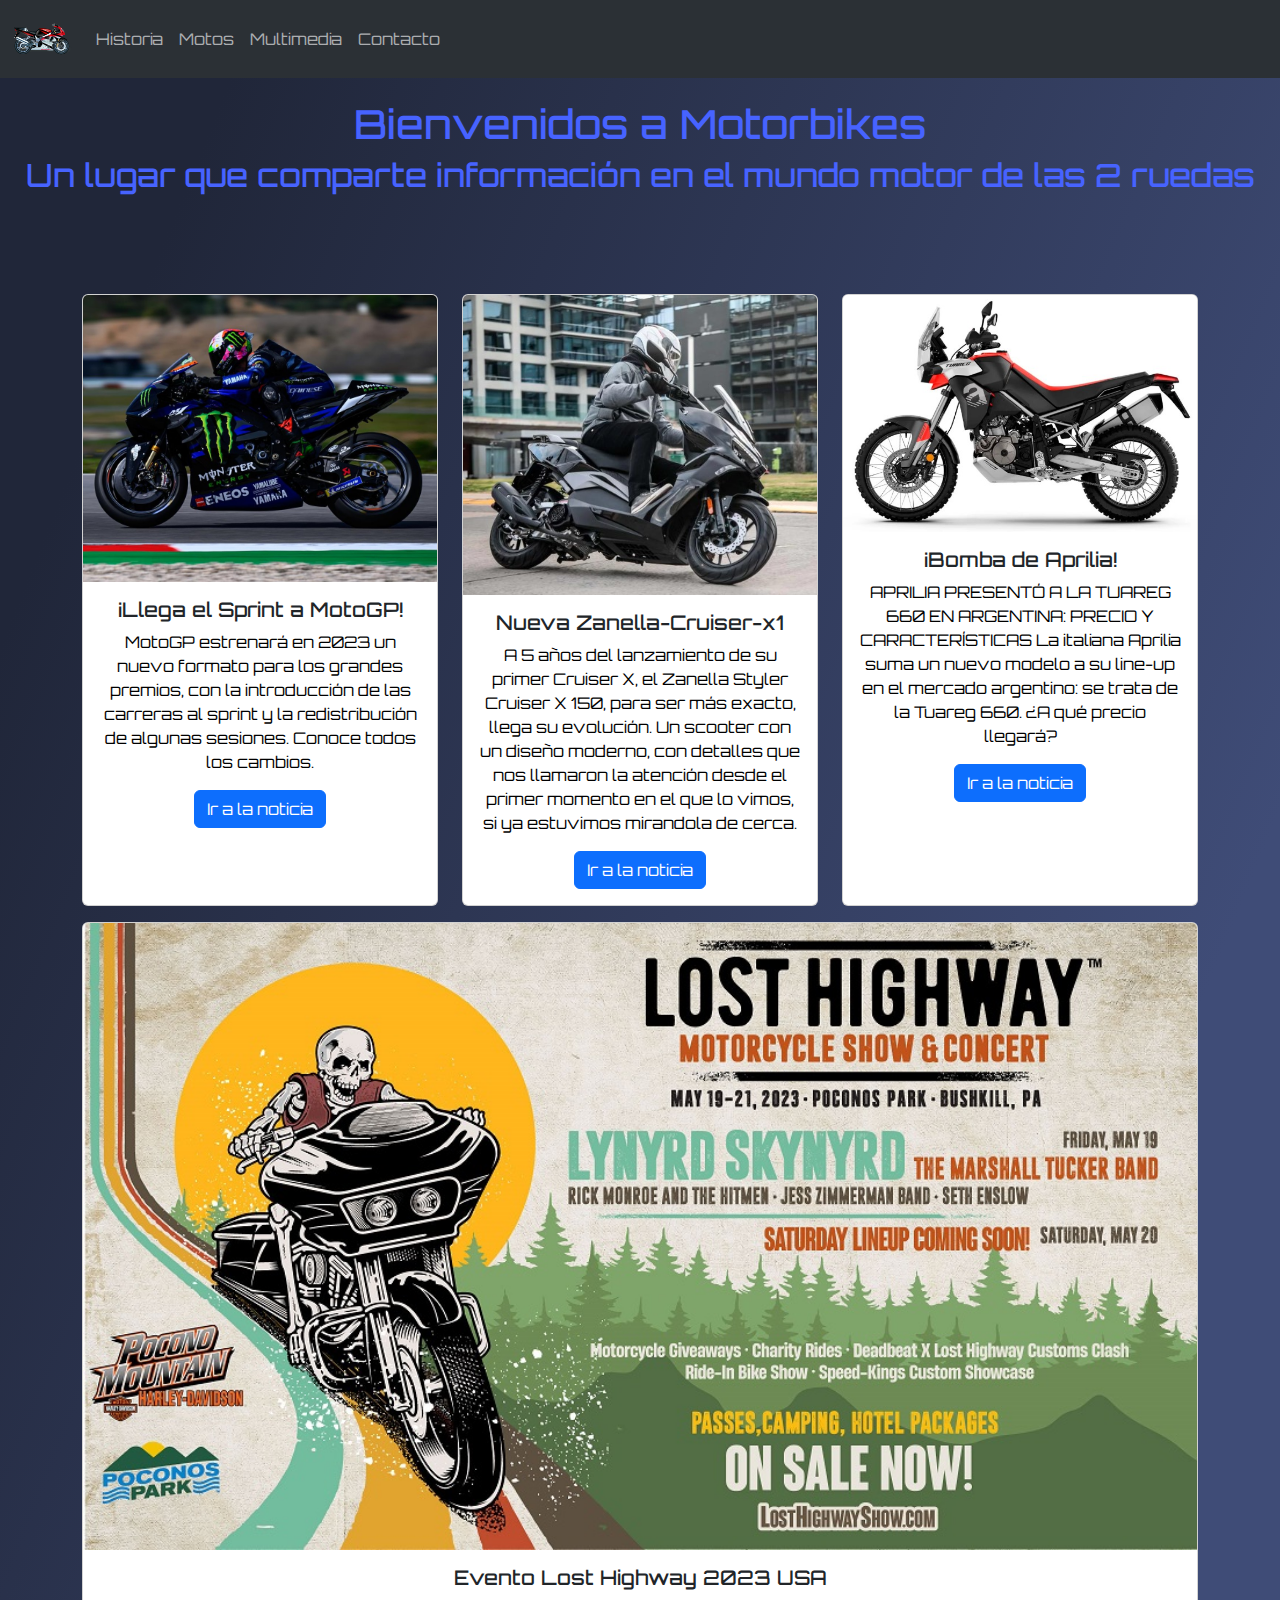
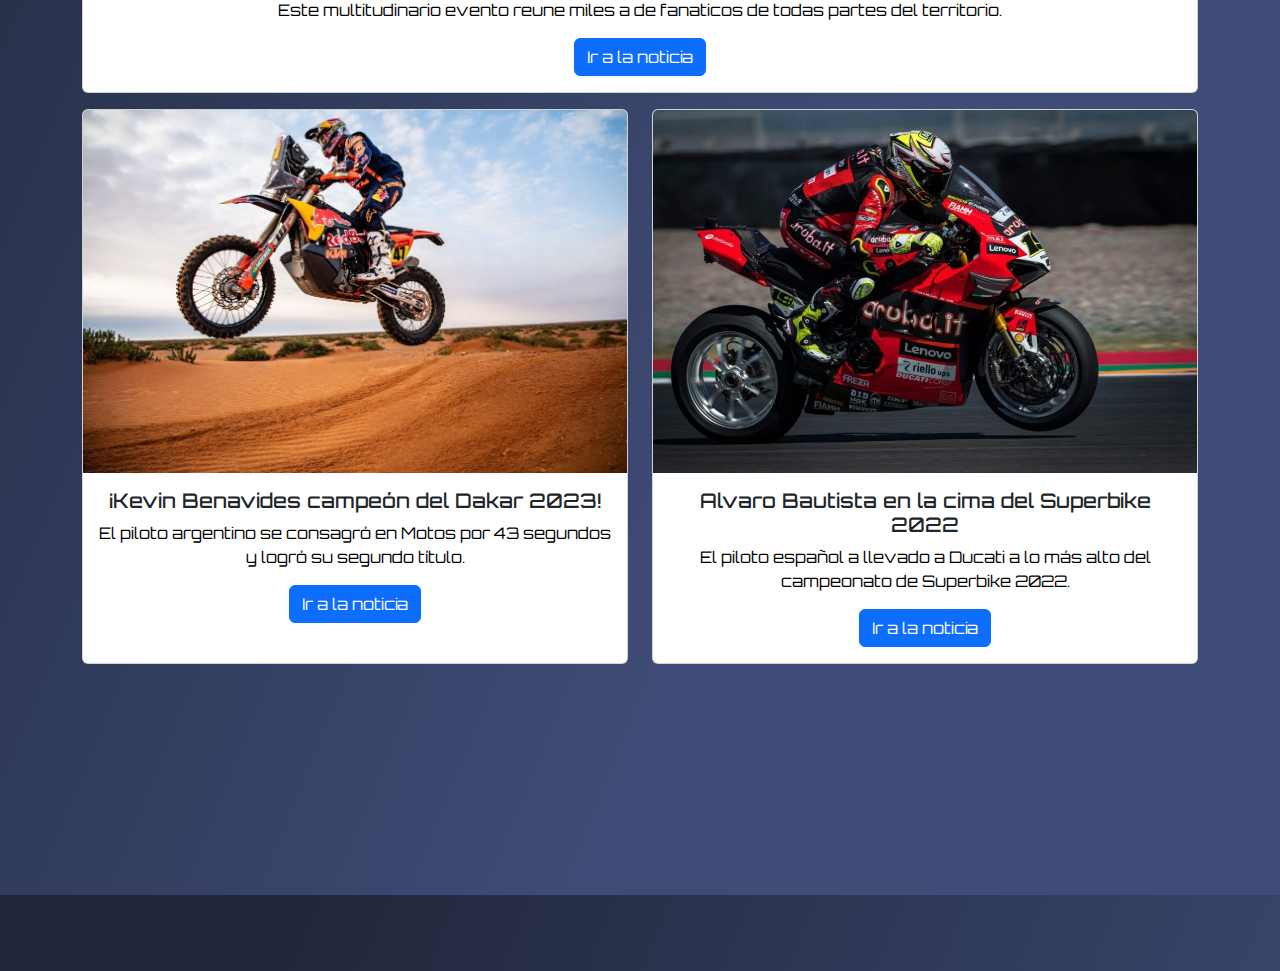
==== commit 4177b110: "mas noticias, acordeones" ====
--- a/index.html
+++ b/index.html
@@ -92,7 +92,45 @@
                 </div>
             </div>
             <div class="row">
-
+                <div class="col-md-12 noticia">
+                    <div class="card h-100">
+                        <img src="./images/Lost-Highway2023.jpg" class="card-img-top"
+                            alt="Evento Lost Lost Highway2023">
+                        <div class="card-body">
+                            <h5 class="card-title">Evento Lost Highway 2023 USA</h5>
+                            <p class="card-text">Este multitudinario evento reune miles a de fanaticos de todas partes
+                                del territorio.</p>
+                            <a href="https://losthighwayshow.com/" target="_blank" class="btn btn-primary">Ir a la
+                                noticia</a>
+                        </div>
+                    </div>
+                </div>
+            </div>
+            <div class="row gy-3">
+                <div class="col-md-6 noticia">
+                    <div class="card h-100">
+                        <img src="./images/kevinDakar.jpg" class="card-img-top"
+                            alt="Kevin Benavides campeon Dakar 2023">
+                        <div class="card-body">
+                            <h5 class="card-title">¡Kevin Benavides campeón del Dakar 2023!</h5>
+                            <p class="card-text">El piloto argentino se consagró en Motos por 43 segundos y logró su segundo título.</p>
+                            <a href="https://www.ole.com.ar/autos/kevin-benavides-gano-el-dakar-2023_0_Kf8WmVI7mD.html" target="_blank" class="btn btn-primary">Ir a la
+                                noticia</a>
+                        </div>
+                    </div>
+                </div>
+                <div class="col-md-6 noticia">
+                    <div class="card h-100">
+                        <img src="./images/baitistaSuperBike.jpg" class="card-img-top"
+                            alt="Alvaro Bautista campeon del Superbike 2022">
+                        <div class="card-body">
+                            <h5 class="card-title">Alvaro Bautista en la cima del Superbike 2022</h5>
+                            <p class="card-text">El piloto español a llevado a Ducati a lo más alto del campeonato de Superbike 2022.</p>
+                            <a href="https://www.worldsbk.com/es/piloto/Alvaro+Bautista/3514" target="_blank" class="btn btn-primary">Ir a la
+                                noticia</a>
+                        </div>
+                    </div>
+                </div>
             </div>
         </div>
     </section>
@@ -130,7 +168,9 @@
                         <div class="suscripcion">
                             <h4>Suscribite</h4>
                             <p>Ingresa tu email:</p>
-                            <input type="text">
+                            <div class="col-md-12 campoInput">
+                                <input type="email" class="form-control" id="inputEmail4">
+                            </div>
                             <button type="button" class="btn btn-outline-primary">Enviar</button>
                         </div>
                     </div>
--- a/css/styles.css
+++ b/css/styles.css
@@ -48,6 +48,9 @@
   font-family: "Orbitron";
   text-align: center;
 }
+.noticias .col-md-12.noticia {
+  padding: 16px 12px 16px 12px;
+}
 .noticias .card.h-100 .card-text {
   color: black;
 }
@@ -63,6 +66,9 @@
   font-size: 20px;
   margin-top: 40px;
   margin-bottom: 24px;
+}
+.footer .campoInput {
+  margin-bottom: 8px;
 }
 .footer .mail {
   color: #ee752f;
@@ -98,6 +104,10 @@
 }
 
 /*Seccion Motos*/
+.cuerpoMotos .accordion-button {
+  background-color: rgb(63, 91, 114);
+  color: white;
+}
 .cuerpoMotos .col-lg-6.col-md-12 {
   padding: 8px;
 }
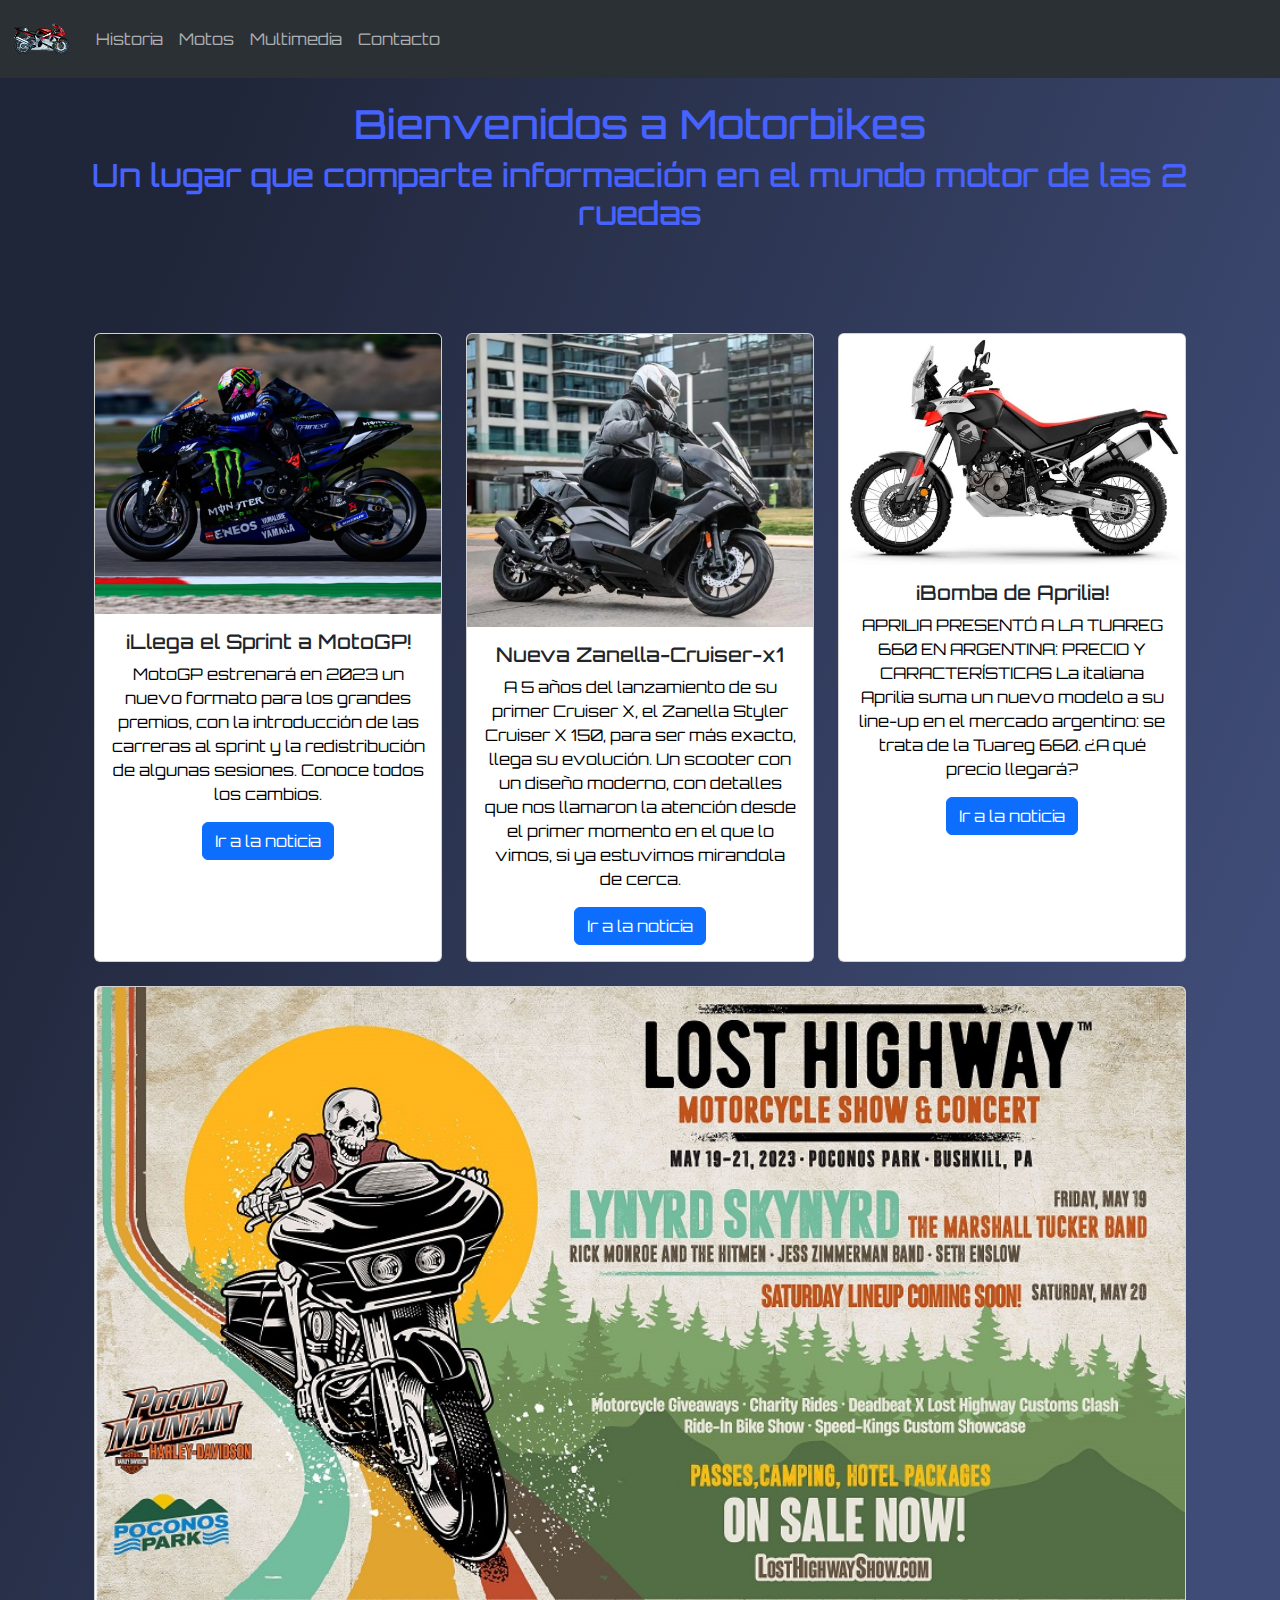
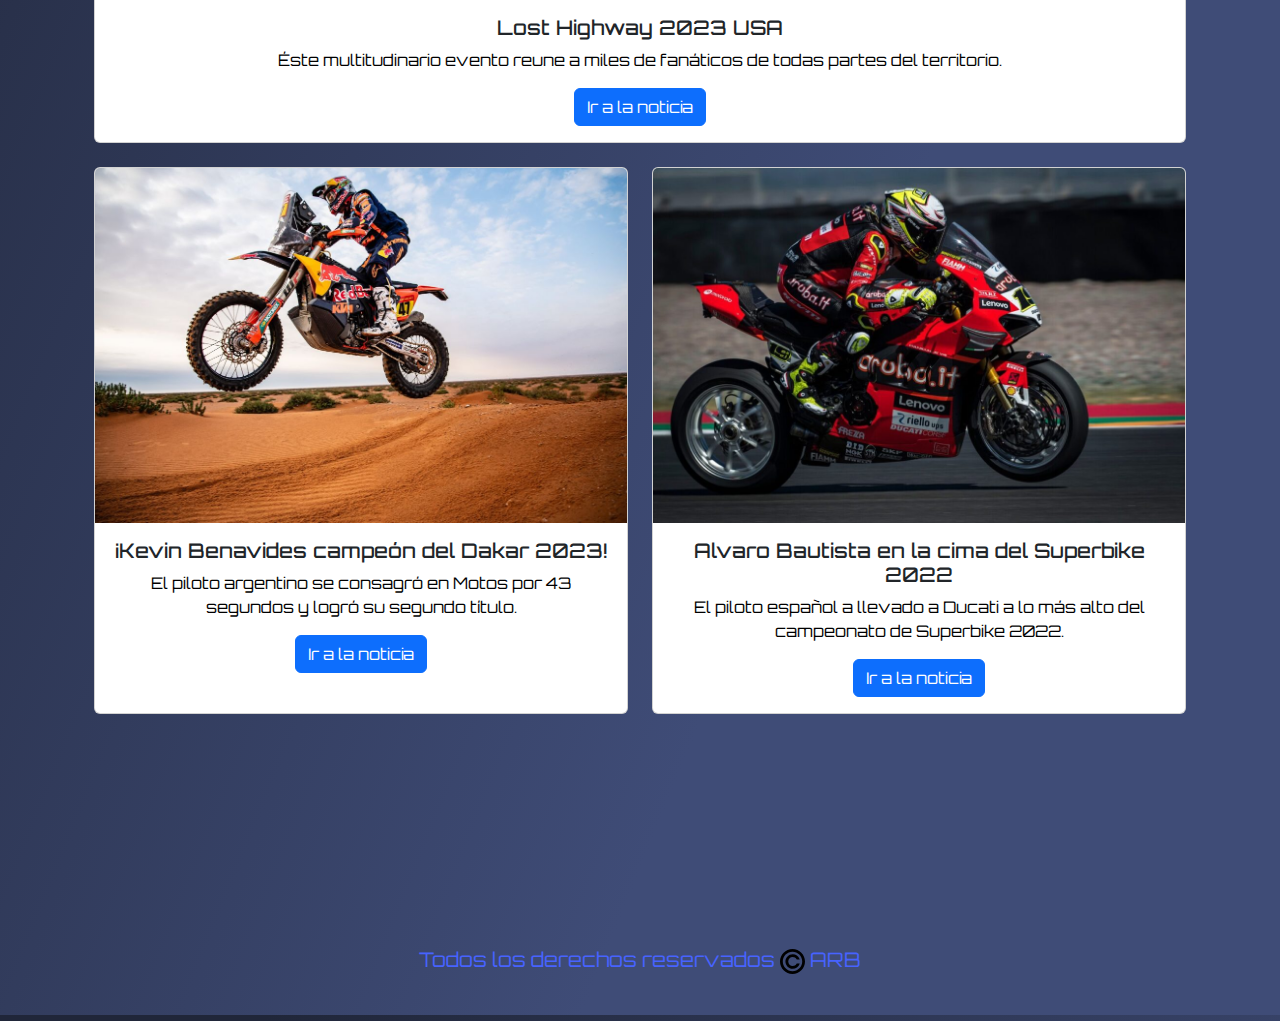
==== commit ef768fe7: "gutters en noticias, boton acordeones, juego, control sonido" ====
--- a/index.html
+++ b/index.html
@@ -19,7 +19,7 @@
 
 <!--cuerpo principal aca va todo-->
 
-<body class="cuerpo">
+<body class="container cuerpo">
     <nav class="navbar fixed-top navbar-expand-lg bg-body-tertiary bg-dark" data-bs-theme="dark">
         <div class="container-fluid">
             <a class="navbar-brand" href="#"><img src="./images/motorcycle-svgrepo-com.svg" alt="logo" width="60"
@@ -48,7 +48,7 @@
     <!--Seccion noticias-->
     <section class="noticias">
         <div class="container">
-            <div class="row gy-3">
+            <div class="row g-4">
                 <div class="col-md-4">
                     <div class="card h-100">
                         <img src="./images/motogp.jpg" class="card-img-top" alt="Noticia motogp">
@@ -90,31 +90,29 @@
                         </div>
                     </div>
                 </div>
-            </div>
-            <div class="row">
                 <div class="col-md-12 noticia">
                     <div class="card h-100">
                         <img src="./images/Lost-Highway2023.jpg" class="card-img-top"
                             alt="Evento Lost Lost Highway2023">
                         <div class="card-body">
-                            <h5 class="card-title">Evento Lost Highway 2023 USA</h5>
-                            <p class="card-text">Este multitudinario evento reune miles a de fanaticos de todas partes
+                            <h5 class="card-title">Lost Highway 2023 USA</h5>
+                            <p class="card-text">Éste multitudinario evento reune a miles de fanáticos de todas partes
                                 del territorio.</p>
                             <a href="https://losthighwayshow.com/" target="_blank" class="btn btn-primary">Ir a la
                                 noticia</a>
                         </div>
                     </div>
                 </div>
-            </div>
-            <div class="row gy-3">
                 <div class="col-md-6 noticia">
                     <div class="card h-100">
                         <img src="./images/kevinDakar.jpg" class="card-img-top"
                             alt="Kevin Benavides campeon Dakar 2023">
                         <div class="card-body">
                             <h5 class="card-title">¡Kevin Benavides campeón del Dakar 2023!</h5>
-                            <p class="card-text">El piloto argentino se consagró en Motos por 43 segundos y logró su segundo título.</p>
-                            <a href="https://www.ole.com.ar/autos/kevin-benavides-gano-el-dakar-2023_0_Kf8WmVI7mD.html" target="_blank" class="btn btn-primary">Ir a la
+                            <p class="card-text">El piloto argentino se consagró en Motos por 43 segundos y logró su
+                                segundo título.</p>
+                            <a href="https://www.ole.com.ar/autos/kevin-benavides-gano-el-dakar-2023_0_Kf8WmVI7mD.html"
+                                target="_blank" class="btn btn-primary">Ir a la
                                 noticia</a>
                         </div>
                     </div>
@@ -125,8 +123,10 @@
                             alt="Alvaro Bautista campeon del Superbike 2022">
                         <div class="card-body">
                             <h5 class="card-title">Alvaro Bautista en la cima del Superbike 2022</h5>
-                            <p class="card-text">El piloto español a llevado a Ducati a lo más alto del campeonato de Superbike 2022.</p>
-                            <a href="https://www.worldsbk.com/es/piloto/Alvaro+Bautista/3514" target="_blank" class="btn btn-primary">Ir a la
+                            <p class="card-text">El piloto español a llevado a Ducati a lo más alto del campeonato de
+                                Superbike 2022.</p>
+                            <a href="https://www.worldsbk.com/es/piloto/Alvaro+Bautista/3514" target="_blank"
+                                class="btn btn-primary">Ir a la
                                 noticia</a>
                         </div>
                     </div>
@@ -138,7 +138,7 @@
     <!--Footer-->
     <footer class="footer">
         <div class="container">
-            <div class="row">
+            <div class="row gy-4">
                 <div class="col-lg-4 col-md-12">
                     <div data-aos="fade-up">
                         <div class="direccion">
@@ -175,6 +175,10 @@
                         </div>
                     </div>
                 </div>
+                <div class="col-md-12 text-center">
+                    <p>Todos los derechos reservados <img width="25" src="./images/copyright.svg" alt="Logo copyright">
+                        ARB</p>
+                </div>
             </div>
         </div>
     </footer>
